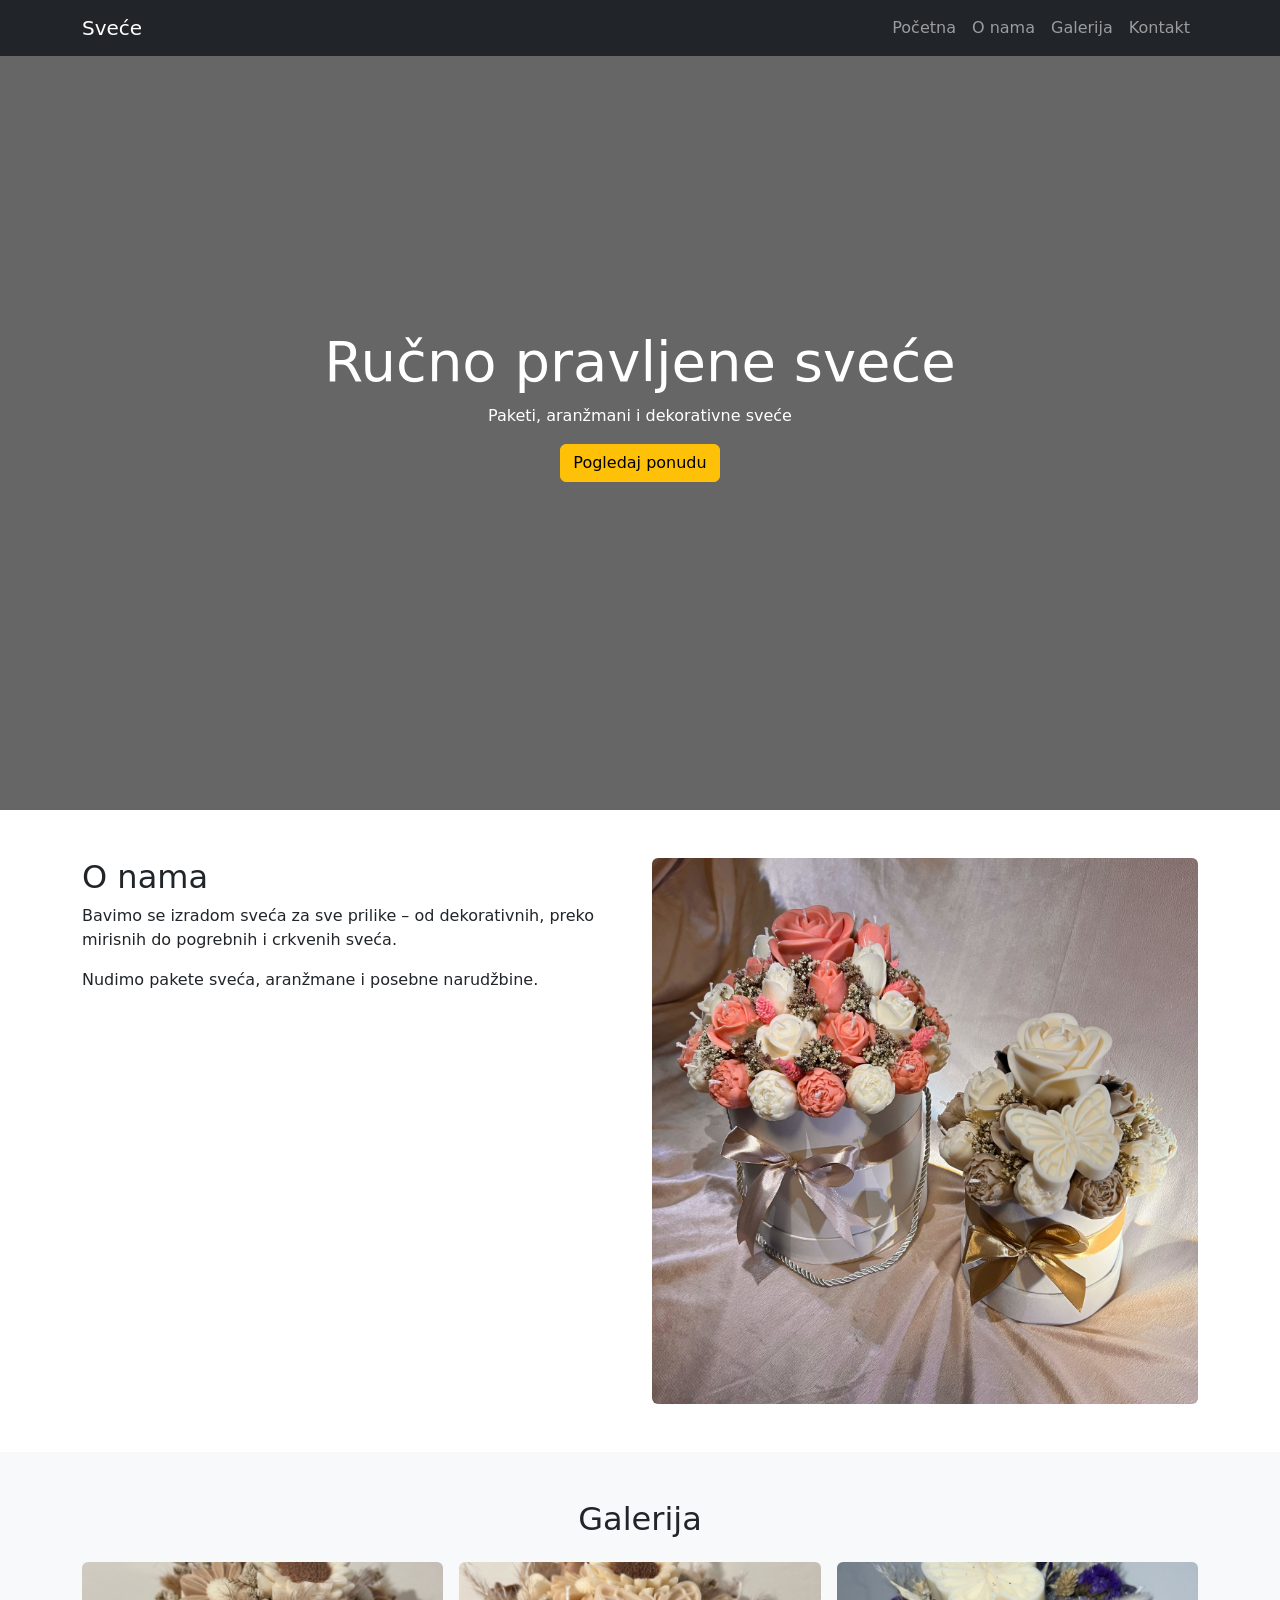
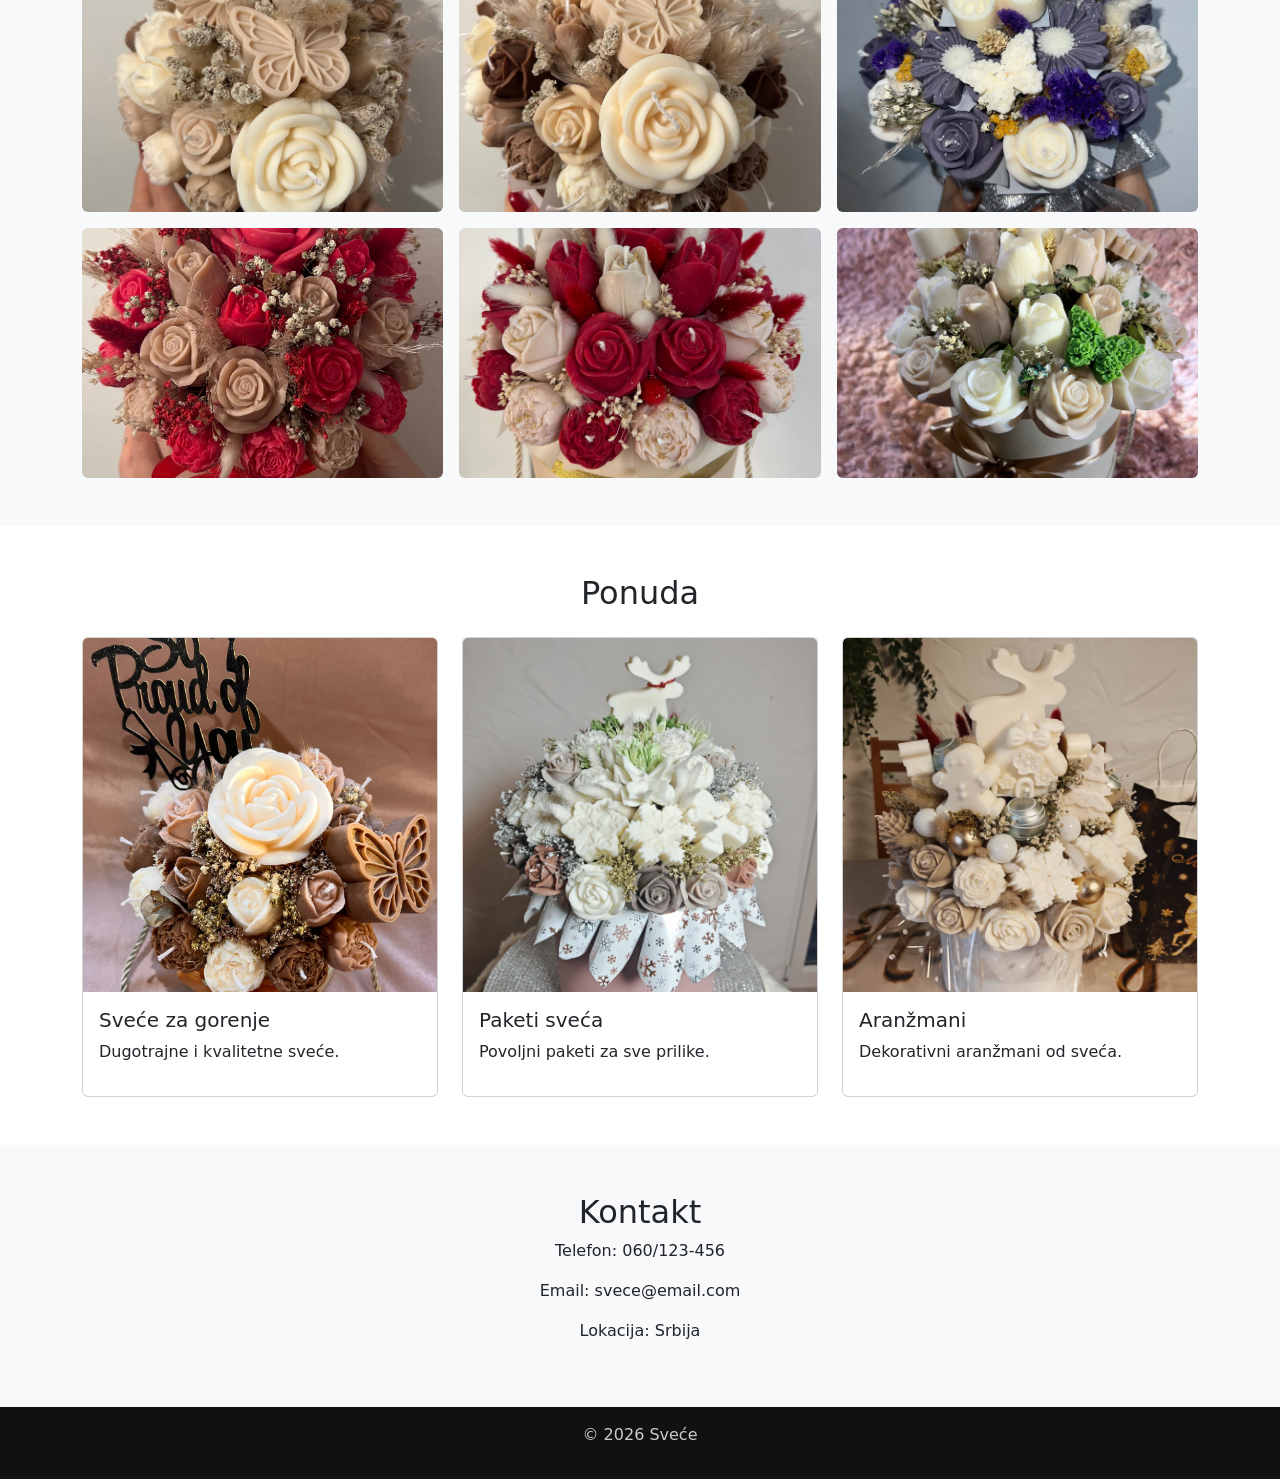
==== aranzmani.html @ d642ca1a "Update aranzmani.html" ====
<!DOCTYPE html>
<html lang="sr">
<head>
    <meta charset="UTF-8">
    <meta name="viewport" content="width=device-width, initial-scale=1">
    <title>Sveće - One Page</title>

    <!-- Bootstrap CDN -->
    <link href="https://cdn.jsdelivr.net/npm/bootstrap@5.3.3/dist/css/bootstrap.min.css" rel="stylesheet">

    <style>
        body { scroll-behavior: smooth; }
        .hero {
            background: linear-gradient(rgba(0,0,0,0.6), rgba(0,0,0,0.6)), url('img1.jpg');
            background-size: cover;
            background-position: center;
            height: 90vh;
            color: white;
            display: flex;
            align-items: center;
            justify-content: center;
            text-align: center;
        }
        .gallery img {
            height: 250px;
            object-fit: cover;
            width: 100%;
        }
        footer {
            background: #111;
            color: #ccc;
        }
    </style>
</head>
<body>

<!-- NAVBAR -->
<nav class="navbar navbar-expand-lg navbar-dark bg-dark fixed-top">
    <div class="container">
        <a class="navbar-brand" href="#">Sveće</a>
        <button class="navbar-toggler" data-bs-toggle="collapse" data-bs-target="#nav">
            <span class="navbar-toggler-icon"></span>
        </button>
        <div class="collapse navbar-collapse" id="nav">
            <ul class="navbar-nav ms-auto">
                <li class="nav-item"><a class="nav-link" href="#home">Početna</a></li>
                <li class="nav-item"><a class="nav-link" href="#about">O nama</a></li>
                <li class="nav-item"><a class="nav-link" href="#gallery">Galerija</a></li>
                <li class="nav-item"><a class="nav-link" href="#contact">Kontakt</a></li>
            </ul>
        </div>
    </div>
</nav>

<!-- HERO -->
<section id="home" class="hero">
    <div>
        <h1 class="display-4">Ručno pravljene sveće</h1>
        <p>Paketi, aranžmani i dekorativne sveće</p>
        <a href="#gallery" class="btn btn-warning">Pogledaj ponudu</a>
    </div>
</section>

<!-- ABOUT -->
<section id="about" class="py-5">
    <div class="container">
        <div class="row">
            <div class="col-md-6">
                <h2>O nama</h2>
                <p>Bavimo se izradom sveća za sve prilike – od dekorativnih, preko mirisnih do pogrebnih i crkvenih sveća.</p>
                <p>Nudimo pakete sveća, aranžmane i posebne narudžbine.</p>
            </div>
            <div class="col-md-6">
                <img src="7.jpg.jpeg" class="img-fluid rounded">
            </div>
        </div>
    </div>
</section>

<!-- GALLERY -->
<section id="gallery" class="py-5 bg-light">
    <div class="container">
        <h2 class="text-center mb-4">Galerija</h2>
        <div class="row gallery g-3">
            <div class="col-md-4"><img src="1.jpg.jpeg" class="rounded"></div>
            <div class="col-md-4"><img src="2.jpg.jpeg" class="rounded"></div>
            <div class="col-md-4"><img src="3.jpg.jpeg" class="rounded"></div>
            <div class="col-md-4"><img src="4.jpg.jpeg" class="rounded"></div>
            <div class="col-md-4"><img src="5.jpg.jpeg" class="rounded"></div>
            <div class="col-md-4"><img src="6.jpg.jpeg" class="rounded"></div>
        </div>
    </div>
</section>

<!-- PRODUCTS -->
<section class="py-5">
    <div class="container">
        <h2 class="text-center mb-4">Ponuda</h2>
        <div class="row g-4">
            <div class="col-md-4">
                <div class="card">
                    <img src="8.jpg.jpeg" class="card-img-top">
                    <div class="card-body">
                        <h5>Sveće za gorenje</h5>
                        <p>Dugotrajne i kvalitetne sveće.</p>
                    </div>
                </div>
            </div>
            <div class="col-md-4">
                <div class="card">
                    <img src="9.jpg.jpeg" class="card-img-top">
                    <div class="card-body">
                        <h5>Paketi sveća</h5>
                        <p>Povoljni paketi za sve prilike.</p>
                    </div>
                </div>
            </div>
            <div class="col-md-4">
                <div class="card">
                    <img src="10.jpg.jpeg" class="card-img-top">
                    <div class="card-body">
                        <h5>Aranžmani</h5>
                        <p>Dekorativni aranžmani od sveća.</p>
                    </div>
                </div>
            </div>
        </div>
    </div>
</section>

<!-- CONTACT -->
<section id="contact" class="py-5 bg-light">
    <div class="container text-center">
        <h2>Kontakt</h2>
        <p>Telefon: 060/123-456</p>
        <p>Email: svece@email.com</p>
        <p>Lokacija: Srbija</p>
    </div>
</section>

<!-- FOOTER -->
<footer class="text-center py-3">
    <p>© 2026 Sveće</p>
</footer>

<script src="https://cdn.jsdelivr.net/npm/bootstrap@5.3.3/dist/js/bootstrap.bundle.min.js"></script>
</body>
</html>
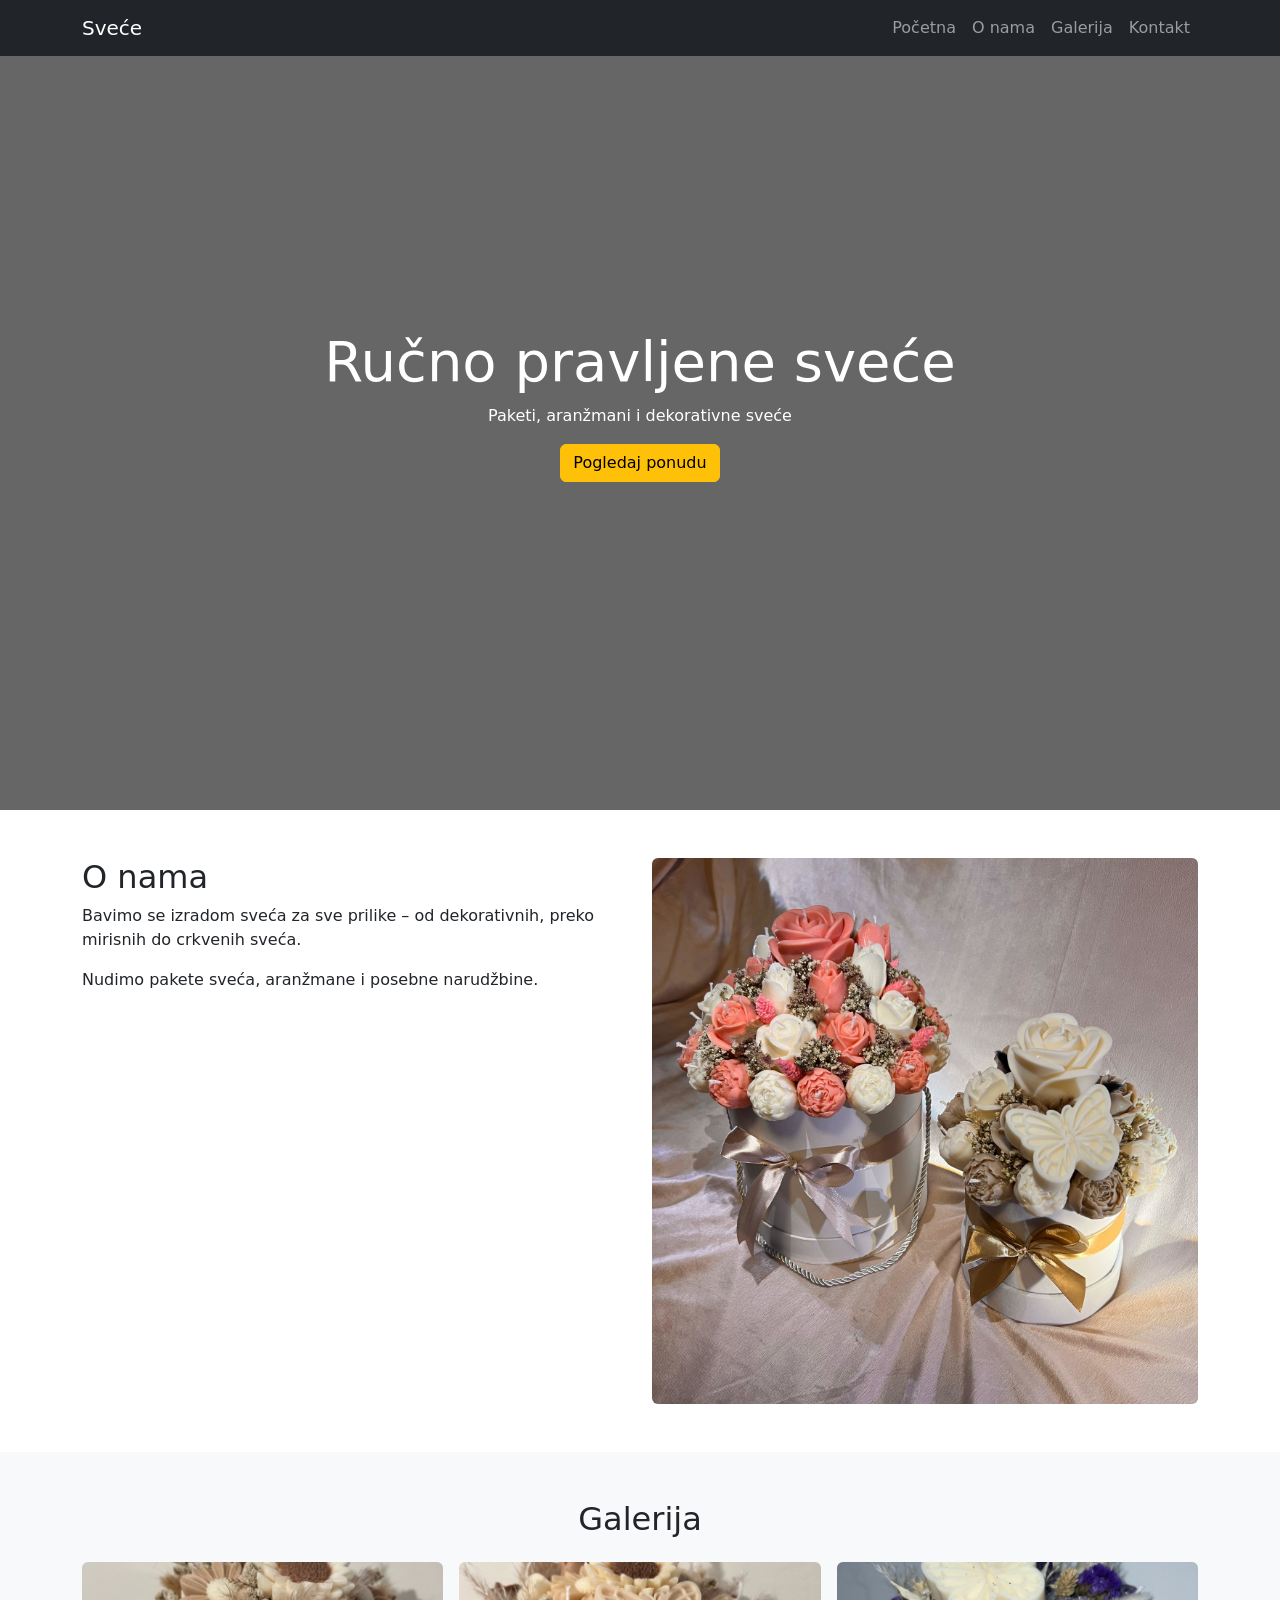
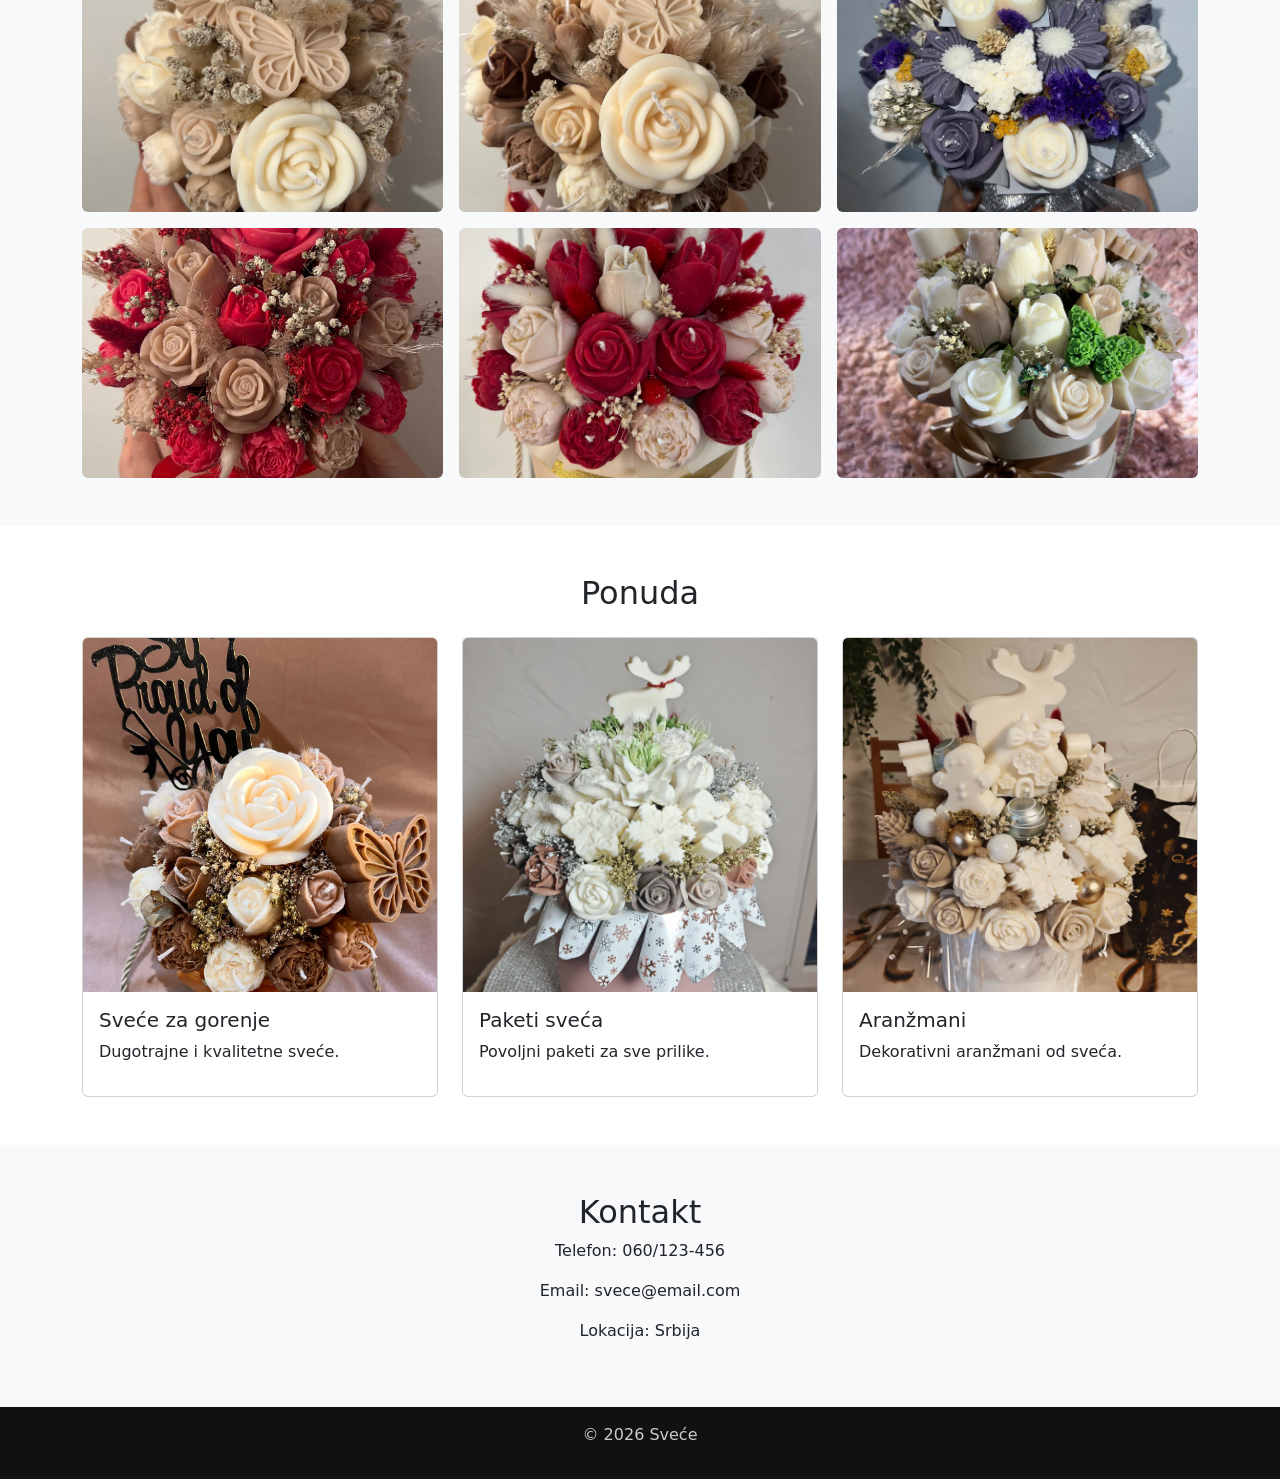
==== commit 1b7303bb: "Update aranzmani.html" ====
--- a/aranzmani.html
+++ b/aranzmani.html
@@ -67,7 +67,7 @@
         <div class="row">
             <div class="col-md-6">
                 <h2>O nama</h2>
-                <p>Bavimo se izradom sveća za sve prilike – od dekorativnih, preko mirisnih do pogrebnih i crkvenih sveća.</p>
+                <p>Bavimo se izradom sveća za sve prilike – od dekorativnih, preko mirisnih do crkvenih sveća.</p>
                 <p>Nudimo pakete sveća, aranžmane i posebne narudžbine.</p>
             </div>
             <div class="col-md-6">
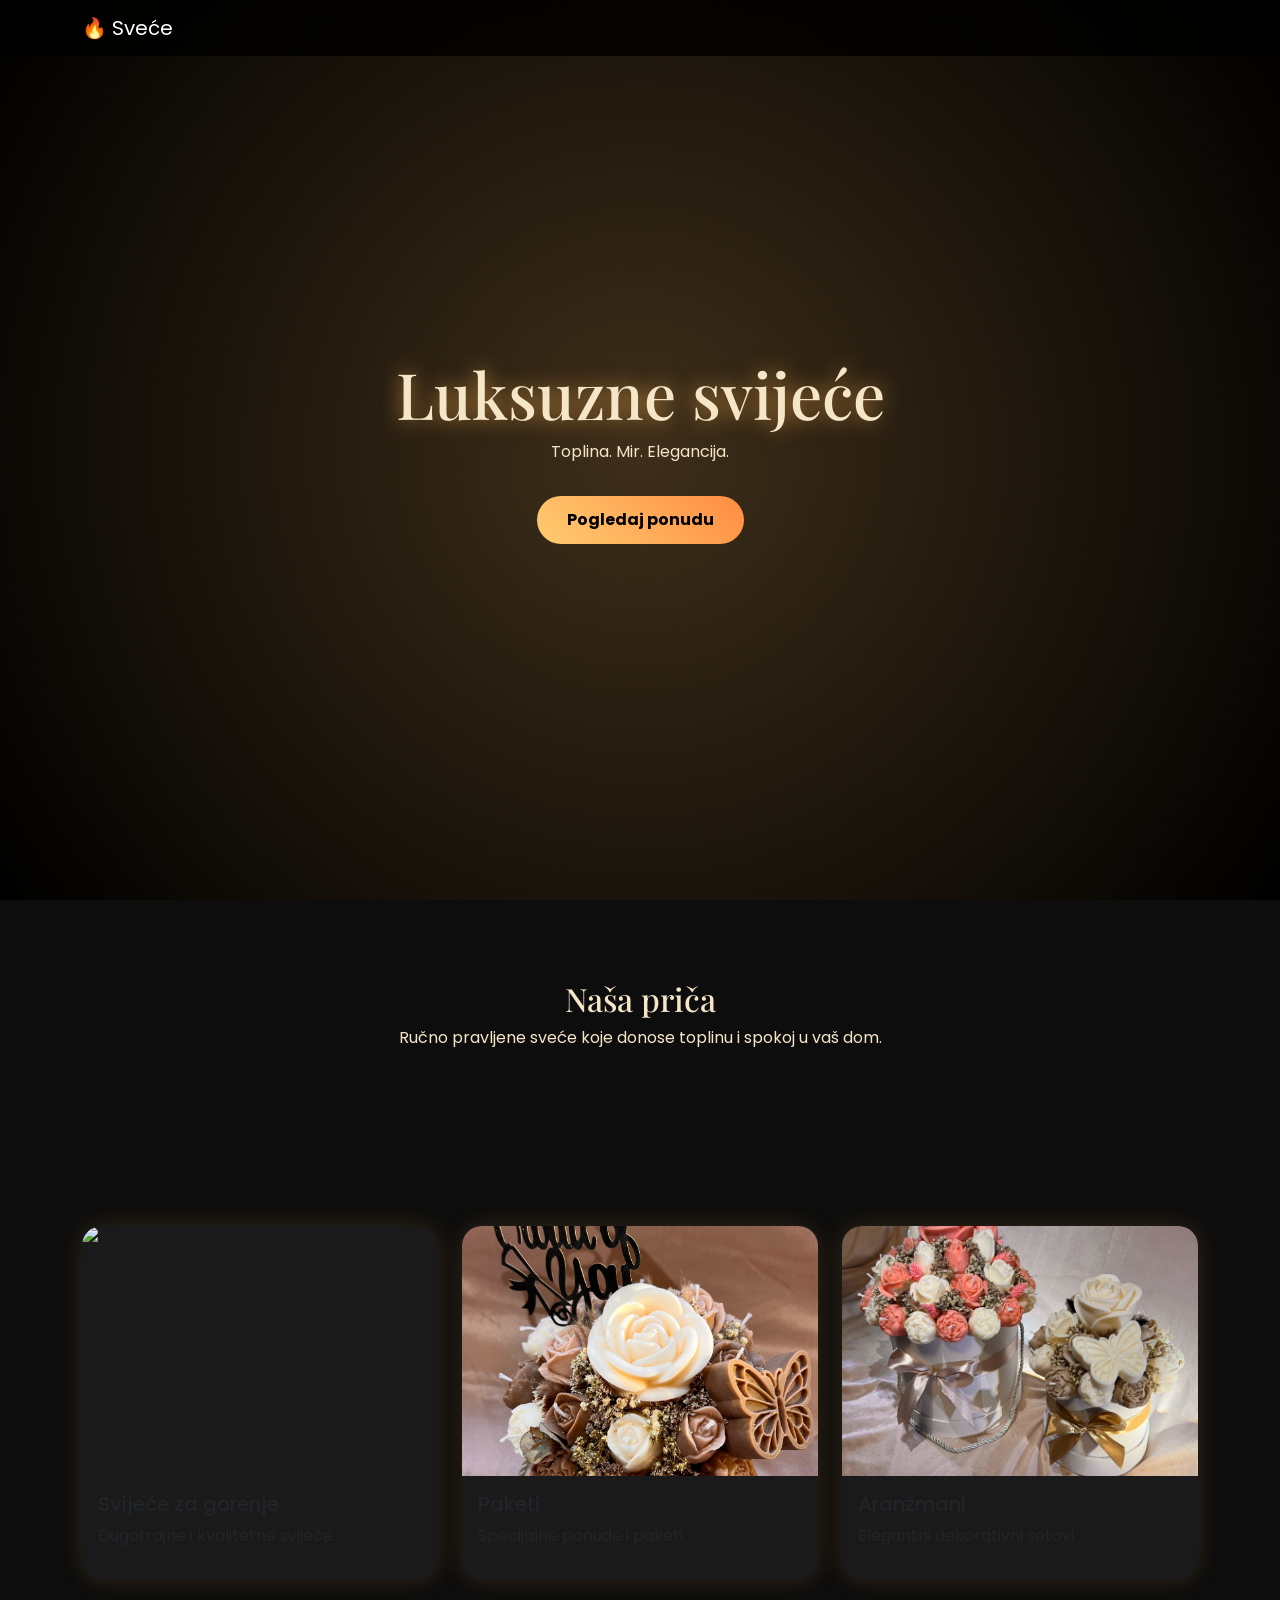
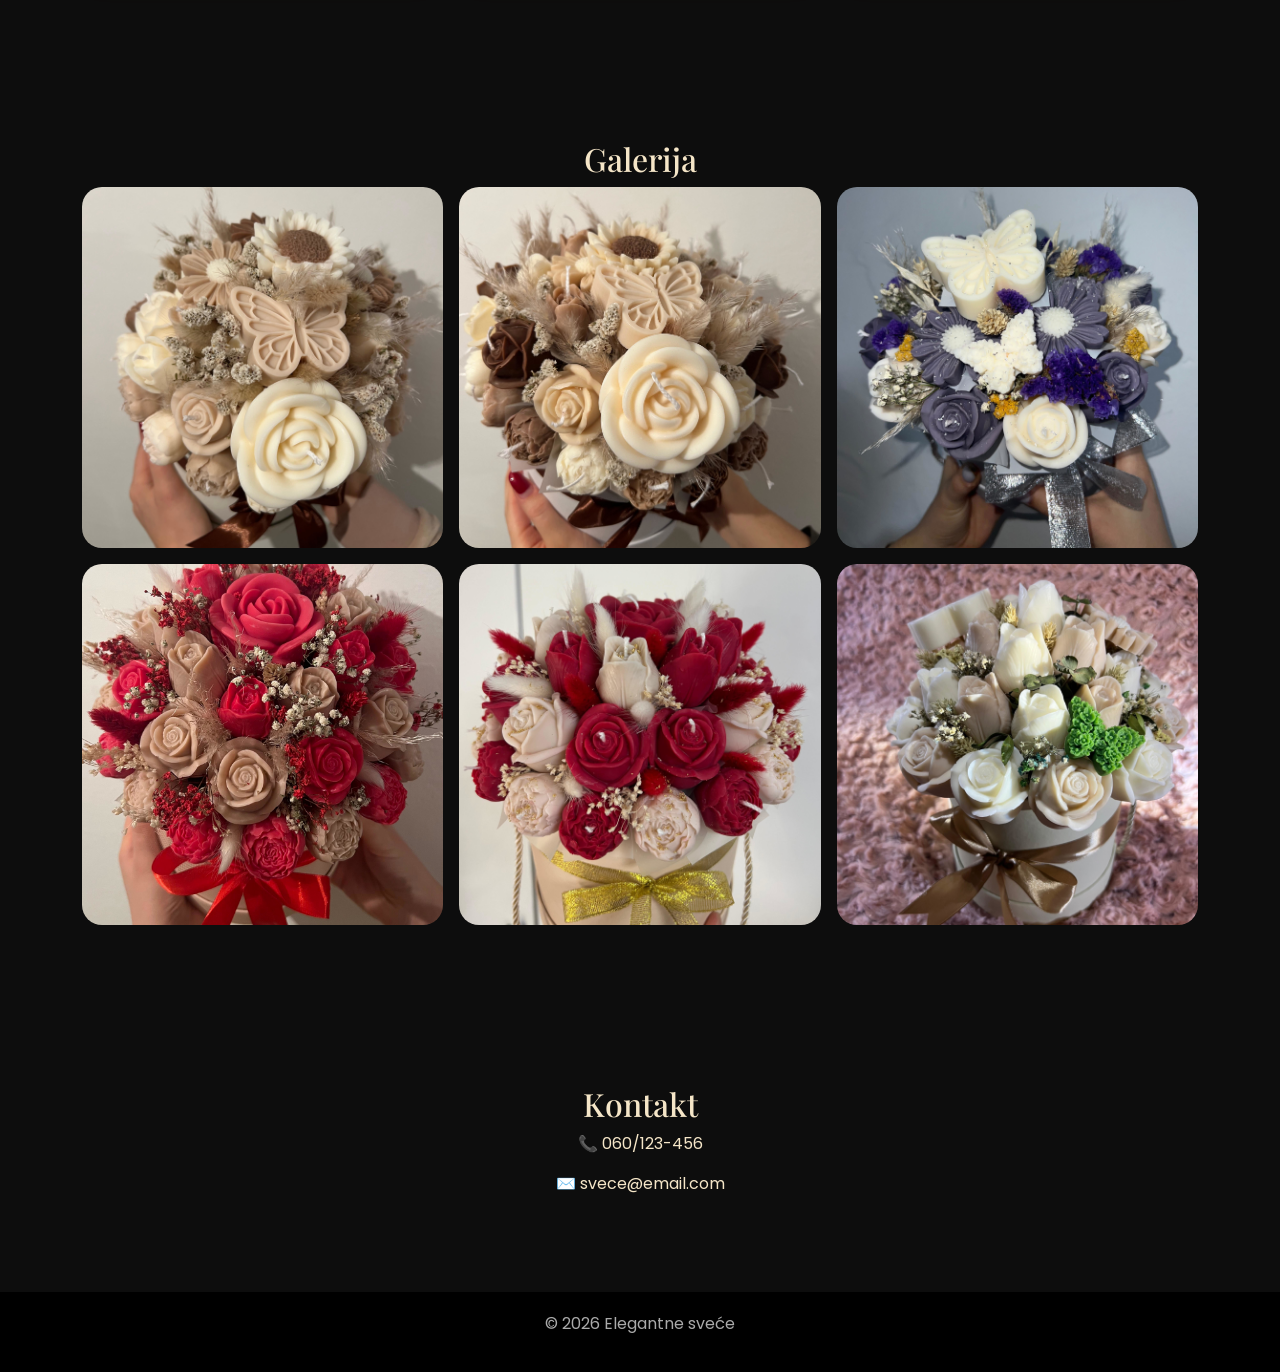
==== commit 16007cfa: "Update aranzmani.html" ====
--- a/aranzmani.html
+++ b/aranzmani.html
@@ -1,146 +1,185 @@
 <!DOCTYPE html>
 <html lang="sr">
 <head>
-    <meta charset="UTF-8">
-    <meta name="viewport" content="width=device-width, initial-scale=1">
-    <title>Sveće - One Page</title>
+<meta charset="UTF-8">
+<meta name="viewport" content="width=device-width, initial-scale=1.0">
+<title>Elegantne Svijeće</title>
 
-    <!-- Bootstrap CDN -->
-    <link href="https://cdn.jsdelivr.net/npm/bootstrap@5.3.3/dist/css/bootstrap.min.css" rel="stylesheet">
+<link href="https://cdn.jsdelivr.net/npm/bootstrap@5.3.3/dist/css/bootstrap.min.css" rel="stylesheet">
+<link href="https://fonts.googleapis.com/css2?family=Playfair+Display:wght@500;700&family=Poppins:wght@300;400&display=swap" rel="stylesheet">
 
-    <style>
-        body { scroll-behavior: smooth; }
-        .hero {
-            background: linear-gradient(rgba(0,0,0,0.6), rgba(0,0,0,0.6)), url('img1.jpg');
-            background-size: cover;
-            background-position: center;
-            height: 90vh;
-            color: white;
-            display: flex;
-            align-items: center;
-            justify-content: center;
-            text-align: center;
-        }
-        .gallery img {
-            height: 250px;
-            object-fit: cover;
-            width: 100%;
-        }
-        footer {
-            background: #111;
-            color: #ccc;
-        }
-    </style>
+<style>
+body {
+    font-family: 'Poppins', sans-serif;
+    background: #0d0d0d;
+    color: #f5e6c8;
+}
+
+h1,h2,h3 {
+    font-family: 'Playfair Display', serif;
+}
+
+.navbar {
+    background: rgba(0,0,0,0.8);
+    backdrop-filter: blur(10px);
+}
+
+.hero {
+    height: 100vh;
+    background: radial-gradient(circle at center, rgba(255,180,80,0.2), #000), url('img1.jpg');
+    background-size: cover;
+    background-position: center;
+    display: flex;
+    align-items: center;
+    justify-content: center;
+    text-align: center;
+}
+
+.hero h1 {
+    font-size: 4rem;
+    text-shadow: 0 0 20px rgba(255,180,80,0.7);
+}
+
+.btn-gold {
+    background: linear-gradient(45deg, #ffcc70, #ff8c42);
+    border: none;
+    color: black;
+    padding: 12px 30px;
+    border-radius: 30px;
+    font-weight: bold;
+    transition: 0.3s;
+}
+
+.btn-gold:hover {
+    transform: scale(1.05);
+}
+
+.section {
+    padding: 80px 0;
+}
+
+.card {
+    background: #1a1a1a;
+    border: none;
+    border-radius: 20px;
+    overflow: hidden;
+    box-shadow: 0 0 25px rgba(255,180,80,0.15);
+    transition: 0.4s;
+}
+
+.card:hover {
+    transform: translateY(-10px) scale(1.02);
+    box-shadow: 0 0 40px rgba(255,180,80,0.4);
+}
+
+.card img {
+    height: 250px;
+    object-fit: cover;
+}
+
+.gallery img {
+    border-radius: 20px;
+    transition: 0.4s;
+}
+
+.gallery img:hover {
+    transform: scale(1.05);
+    box-shadow: 0 0 30px rgba(255,180,80,0.5);
+}
+
+footer {
+    background: black;
+    color: #aaa;
+    padding: 20px;
+}
+</style>
 </head>
+
 <body>
 
-<!-- NAVBAR -->
-<nav class="navbar navbar-expand-lg navbar-dark bg-dark fixed-top">
-    <div class="container">
-        <a class="navbar-brand" href="#">Sveće</a>
-        <button class="navbar-toggler" data-bs-toggle="collapse" data-bs-target="#nav">
-            <span class="navbar-toggler-icon"></span>
-        </button>
-        <div class="collapse navbar-collapse" id="nav">
-            <ul class="navbar-nav ms-auto">
-                <li class="nav-item"><a class="nav-link" href="#home">Početna</a></li>
-                <li class="nav-item"><a class="nav-link" href="#about">O nama</a></li>
-                <li class="nav-item"><a class="nav-link" href="#gallery">Galerija</a></li>
-                <li class="nav-item"><a class="nav-link" href="#contact">Kontakt</a></li>
-            </ul>
-        </div>
-    </div>
+<nav class="navbar navbar-expand-lg navbar-dark fixed-top">
+<div class="container">
+<a class="navbar-brand" href="#">🔥 Sveće</a>
+</div>
 </nav>
 
-<!-- HERO -->
-<section id="home" class="hero">
-    <div>
-        <h1 class="display-4">Ručno pravljene sveće</h1>
-        <p>Paketi, aranžmani i dekorativne sveće</p>
-        <a href="#gallery" class="btn btn-warning">Pogledaj ponudu</a>
-    </div>
+<section class="hero">
+<div>
+<h1>Luksuzne svijeće</h1>
+<p>Toplina. Mir. Elegancija.</p>
+<a href="#ponuda" class="btn btn-gold mt-3">Pogledaj ponudu</a>
+</div>
 </section>
 
-<!-- ABOUT -->
-<section id="about" class="py-5">
-    <div class="container">
-        <div class="row">
-            <div class="col-md-6">
-                <h2>O nama</h2>
-                <p>Bavimo se izradom sveća za sve prilike – od dekorativnih, preko mirisnih do crkvenih sveća.</p>
-                <p>Nudimo pakete sveća, aranžmane i posebne narudžbine.</p>
-            </div>
-            <div class="col-md-6">
-                <img src="7.jpg.jpeg" class="img-fluid rounded">
-            </div>
-        </div>
-    </div>
+<section class="section text-center">
+<div class="container">
+<h2>Naša priča</h2>
+<p>Ručno pravljene sveće koje donose toplinu i spokoj u vaš dom.</p>
+</div>
 </section>
 
-<!-- GALLERY -->
-<section id="gallery" class="py-5 bg-light">
-    <div class="container">
-        <h2 class="text-center mb-4">Galerija</h2>
-        <div class="row gallery g-3">
-            <div class="col-md-4"><img src="1.jpg.jpeg" class="rounded"></div>
-            <div class="col-md-4"><img src="2.jpg.jpeg" class="rounded"></div>
-            <div class="col-md-4"><img src="3.jpg.jpeg" class="rounded"></div>
-            <div class="col-md-4"><img src="4.jpg.jpeg" class="rounded"></div>
-            <div class="col-md-4"><img src="5.jpg.jpeg" class="rounded"></div>
-            <div class="col-md-4"><img src="6.jpg.jpeg" class="rounded"></div>
-        </div>
-    </div>
+<section id="ponuda" class="section">
+<div class="container">
+<div class="row g-4">
+
+<div class="col-md-4">
+<div class="card">
+<img src="img2.jpg">
+<div class="card-body">
+<h5>Svijeće za gorenje</h5>
+<p>Dugotrajne i kvalitetne svijeće.</p>
+</div>
+</div>
+</div>
+
+<div class="col-md-4">
+<div class="card">
+<img src="8.jpg.jpeg">
+<div class="card-body">
+<h5>Paketi</h5>
+<p>Specijalne ponude i paketi.</p>
+</div>
+</div>
+</div>
+
+<div class="col-md-4">
+<div class="card">
+<img src="7.jpg.jpeg">
+<div class="card-body">
+<h5>Aranžmani</h5>
+<p>Elegantni dekorativni setovi.</p>
+</div>
+</div>
+</div>
+
+</div>
+</div>
 </section>
 
-<!-- PRODUCTS -->
-<section class="py-5">
-    <div class="container">
-        <h2 class="text-center mb-4">Ponuda</h2>
-        <div class="row g-4">
-            <div class="col-md-4">
-                <div class="card">
-                    <img src="8.jpg.jpeg" class="card-img-top">
-                    <div class="card-body">
-                        <h5>Sveće za gorenje</h5>
-                        <p>Dugotrajne i kvalitetne sveće.</p>
-                    </div>
-                </div>
-            </div>
-            <div class="col-md-4">
-                <div class="card">
-                    <img src="9.jpg.jpeg" class="card-img-top">
-                    <div class="card-body">
-                        <h5>Paketi sveća</h5>
-                        <p>Povoljni paketi za sve prilike.</p>
-                    </div>
-                </div>
-            </div>
-            <div class="col-md-4">
-                <div class="card">
-                    <img src="10.jpg.jpeg" class="card-img-top">
-                    <div class="card-body">
-                        <h5>Aranžmani</h5>
-                        <p>Dekorativni aranžmani od sveća.</p>
-                    </div>
-                </div>
-            </div>
-        </div>
-    </div>
+<section class="section">
+<div class="container text-center">
+<h2>Galerija</h2>
+<div class="row g-3 gallery">
+<div class="col-md-4"><img src="1.jpg.jpeg" class="w-100"></div>
+<div class="col-md-4"><img src="2.jpg.jpeg" class="w-100"></div>
+<div class="col-md-4"><img src="3.jpg.jpeg" class="w-100"></div>
+<div class="col-md-4"><img src="4.jpg.jpeg" class="w-100"></div>
+<div class="col-md-4"><img src="5.jpg.jpeg" class="w-100"></div>
+<div class="col-md-4"><img src="6.jpg.jpeg" class="w-100"></div>
+</div>
+</div>
 </section>
 
-<!-- CONTACT -->
-<section id="contact" class="py-5 bg-light">
-    <div class="container text-center">
-        <h2>Kontakt</h2>
-        <p>Telefon: 060/123-456</p>
-        <p>Email: svece@email.com</p>
-        <p>Lokacija: Srbija</p>
-    </div>
+<section class="section text-center">
+<div class="container">
+<h2>Kontakt</h2>
+<p>📞 060/123-456</p>
+<p>✉️ svece@email.com</p>
+</div>
 </section>
 
-<!-- FOOTER -->
-<footer class="text-center py-3">
-    <p>© 2026 Sveće</p>
+<footer class="text-center">
+<p>© 2026 Elegantne sveće</p>
 </footer>
 
 <script src="https://cdn.jsdelivr.net/npm/bootstrap@5.3.3/dist/js/bootstrap.bundle.min.js"></script>
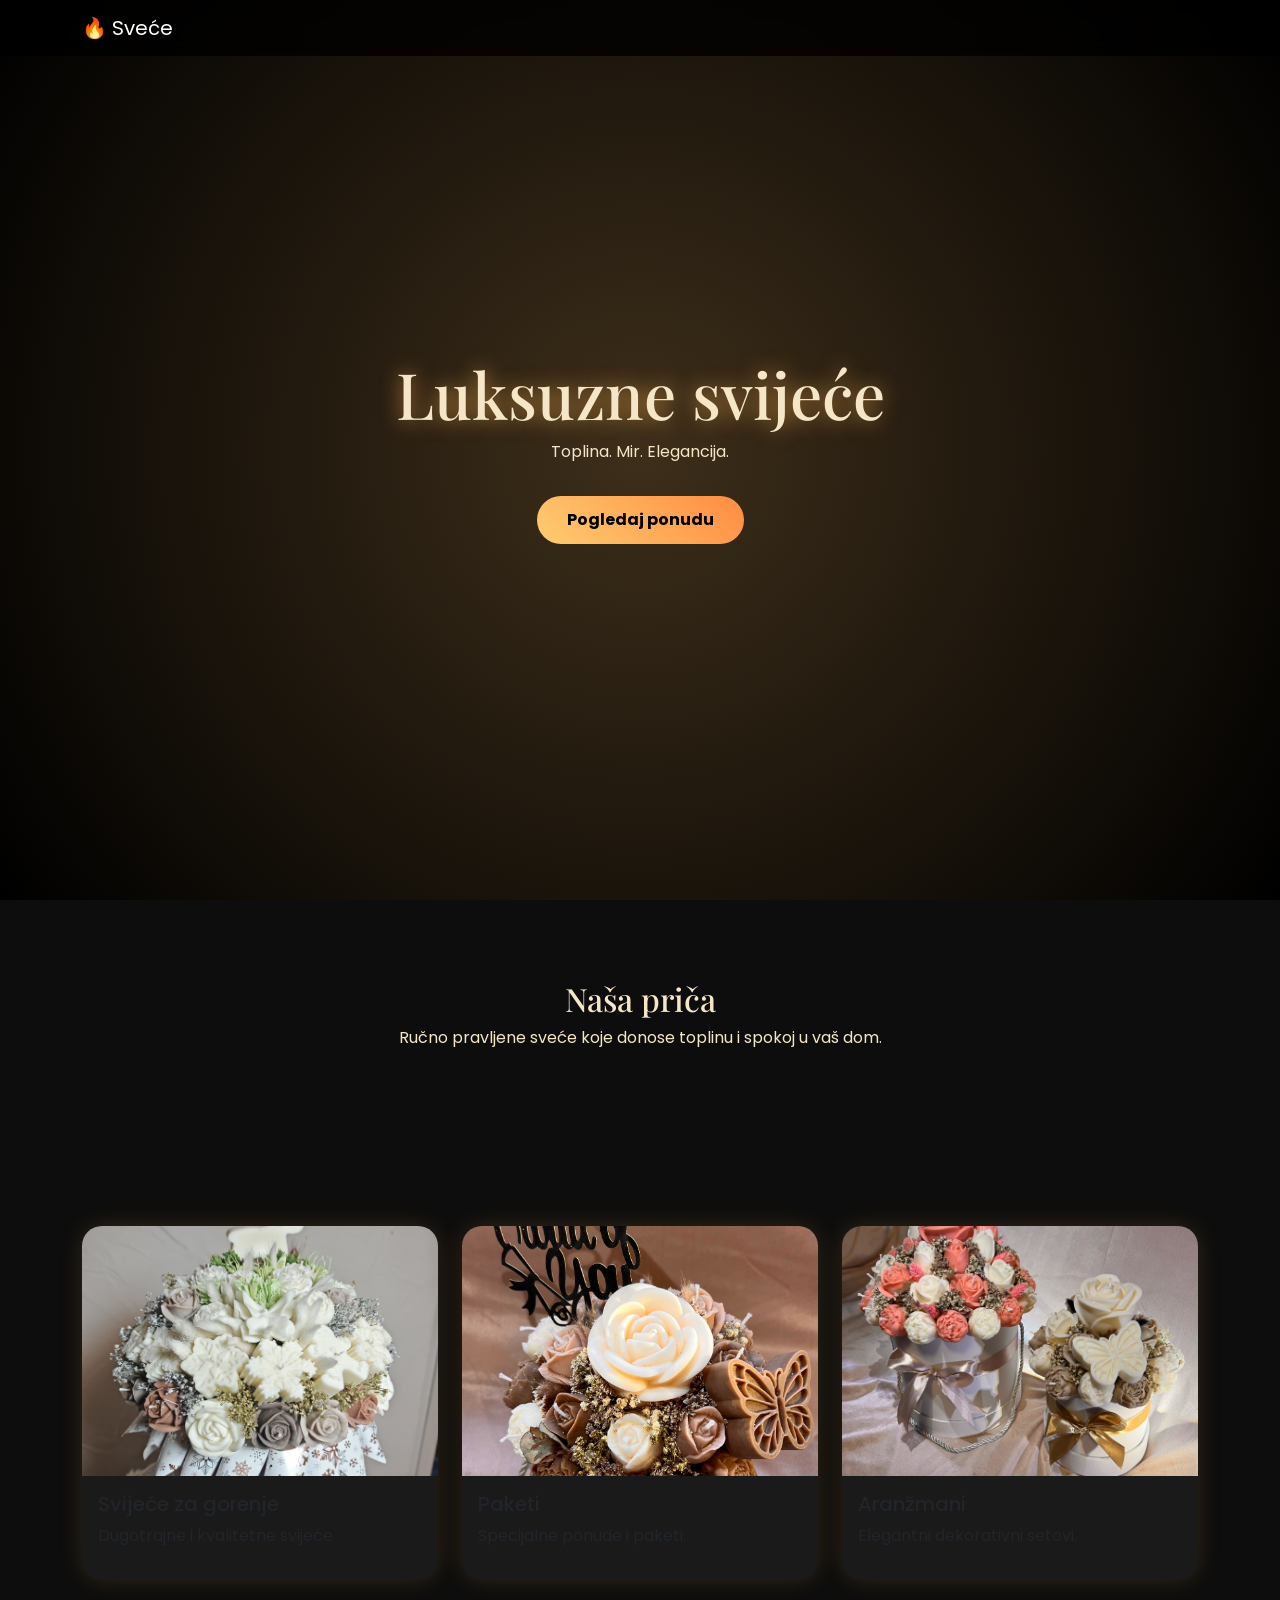
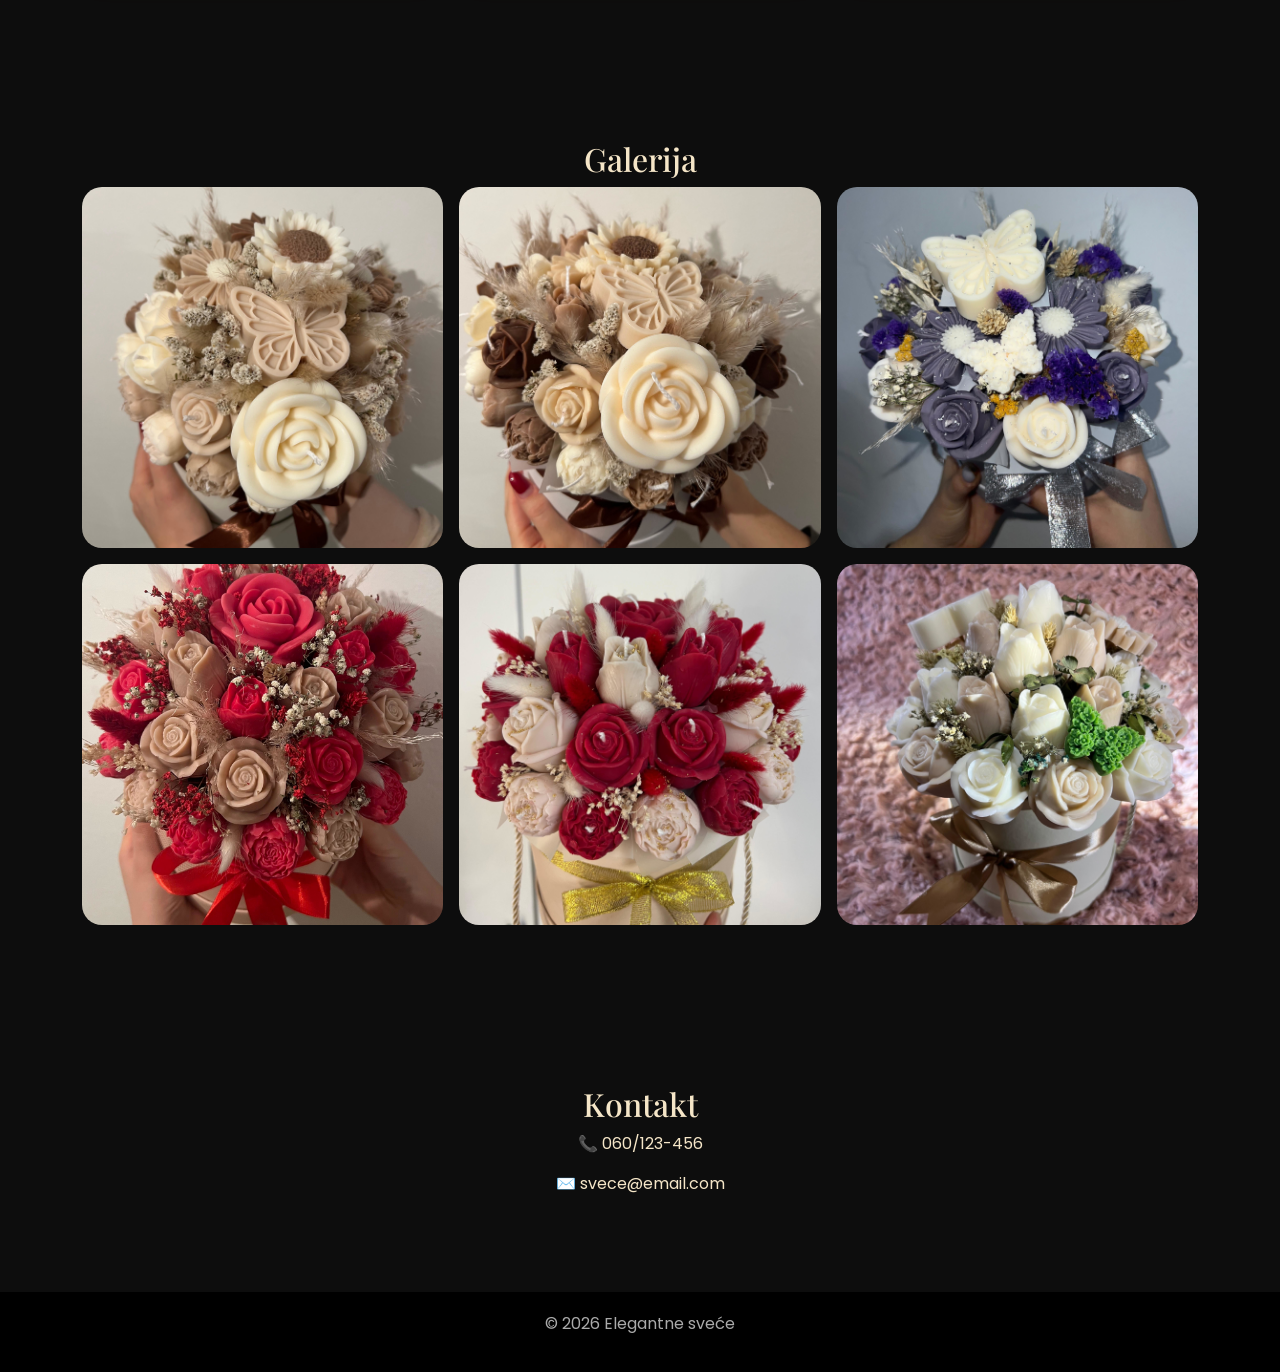
==== commit bcefec0f: "Update aranzmani.html" ====
--- a/aranzmani.html
+++ b/aranzmani.html
@@ -124,7 +124,7 @@
 
 <div class="col-md-4">
 <div class="card">
-<img src="img2.jpg">
+<img src="9.jpg.jpeg">
 <div class="card-body">
 <h5>Svijeće za gorenje</h5>
 <p>Dugotrajne i kvalitetne svijeće.</p>
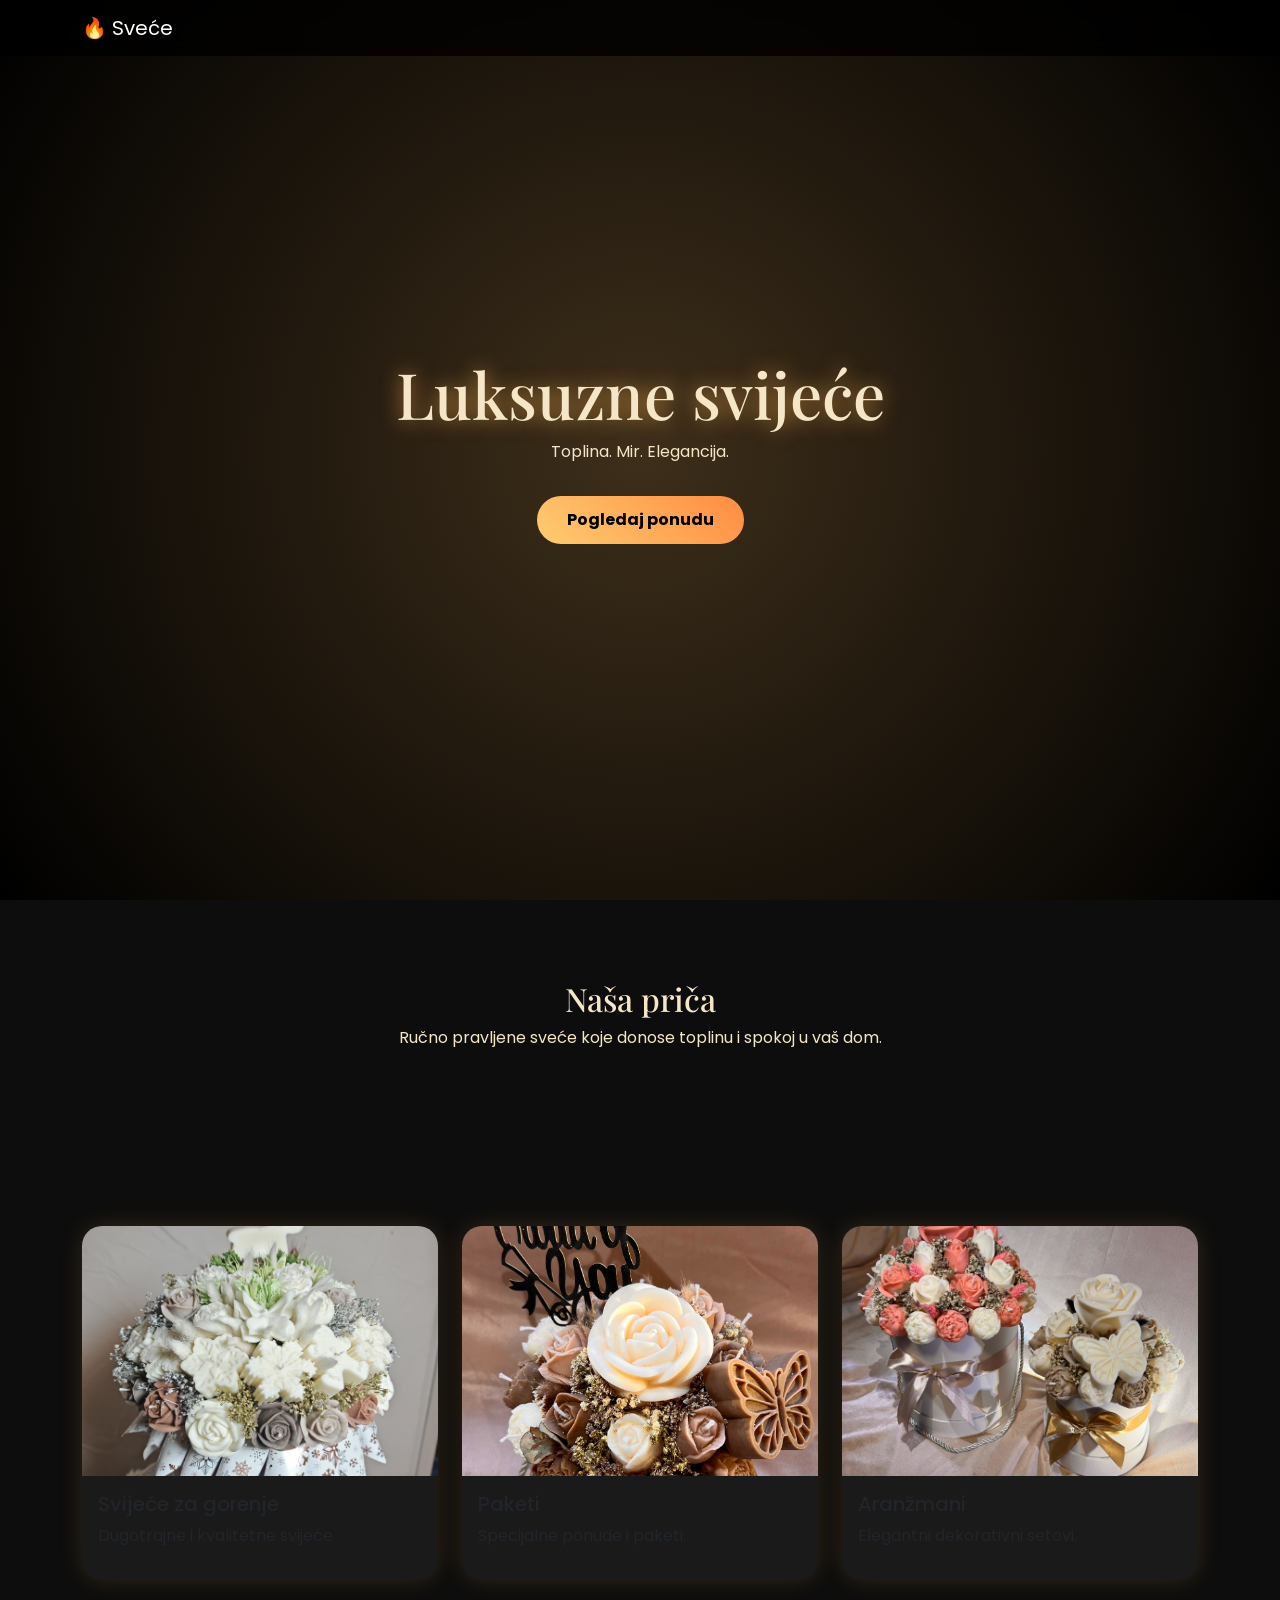
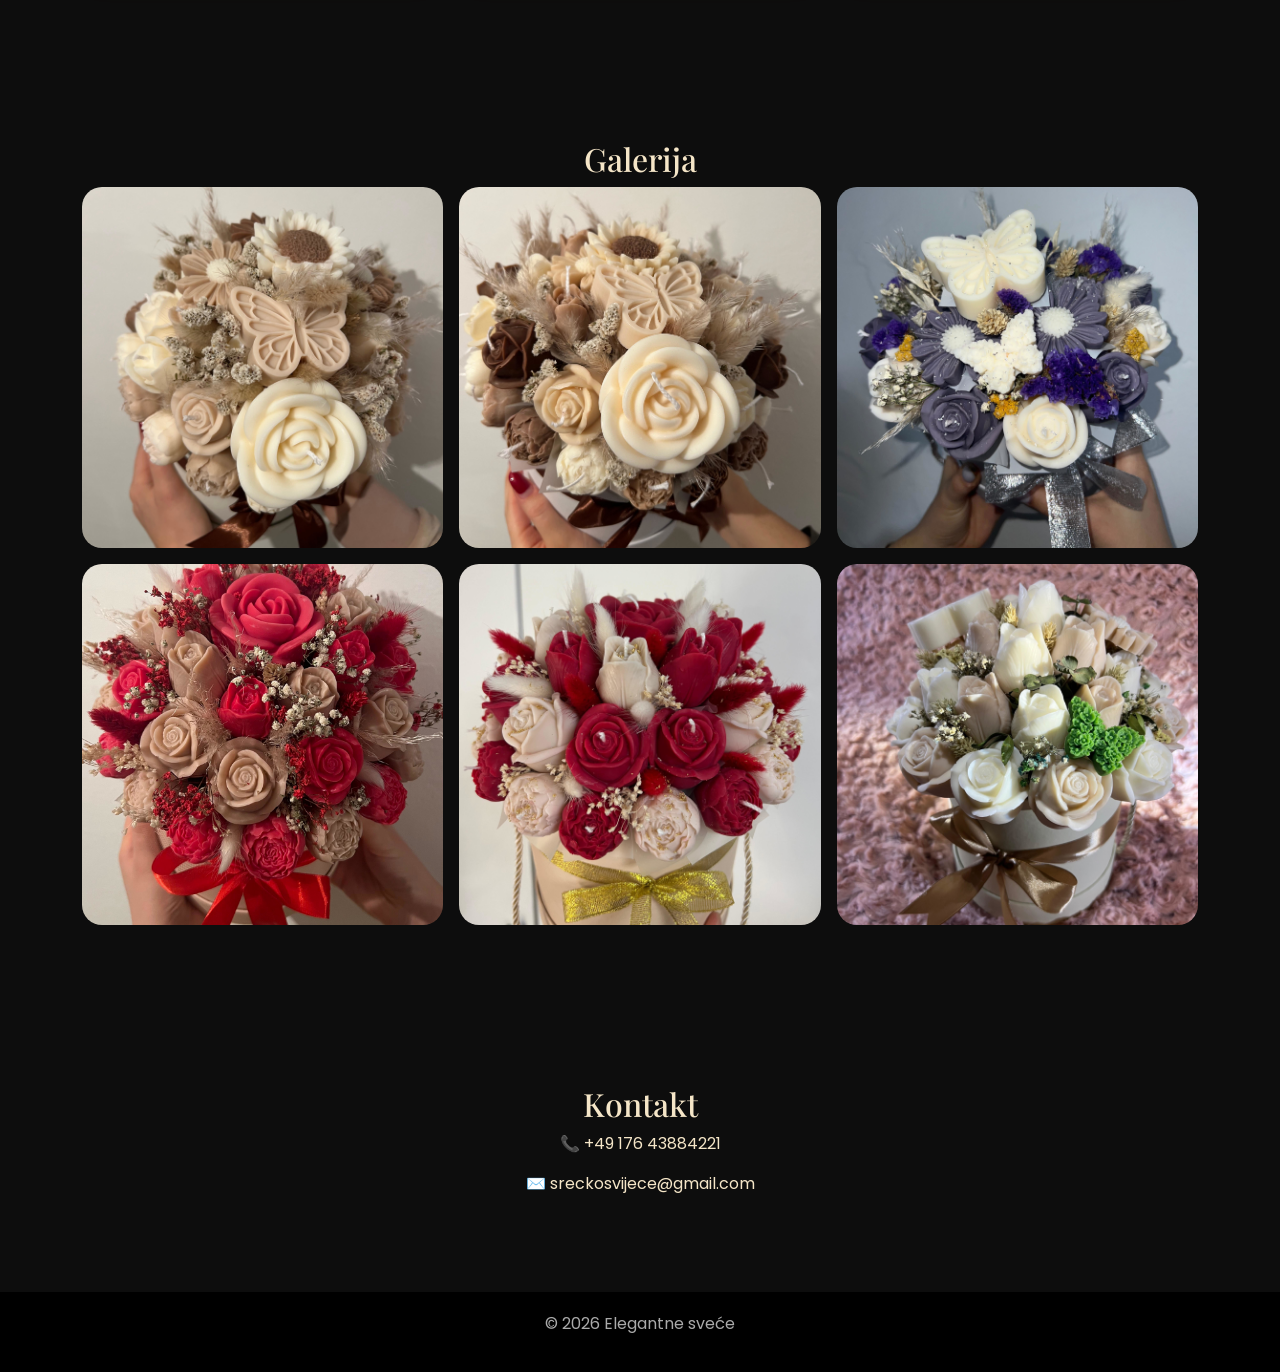
==== commit e4335850: "Update aranzmani.html" ====
--- a/aranzmani.html
+++ b/aranzmani.html
@@ -173,8 +173,8 @@
 <section class="section text-center">
 <div class="container">
 <h2>Kontakt</h2>
-<p>📞 060/123-456</p>
-<p>✉️ svece@email.com</p>
+<p>📞 +49 176 43884221</p>
+<p>✉️ sreckosvijece@gmail.com</p>
 </div>
 </section>
 
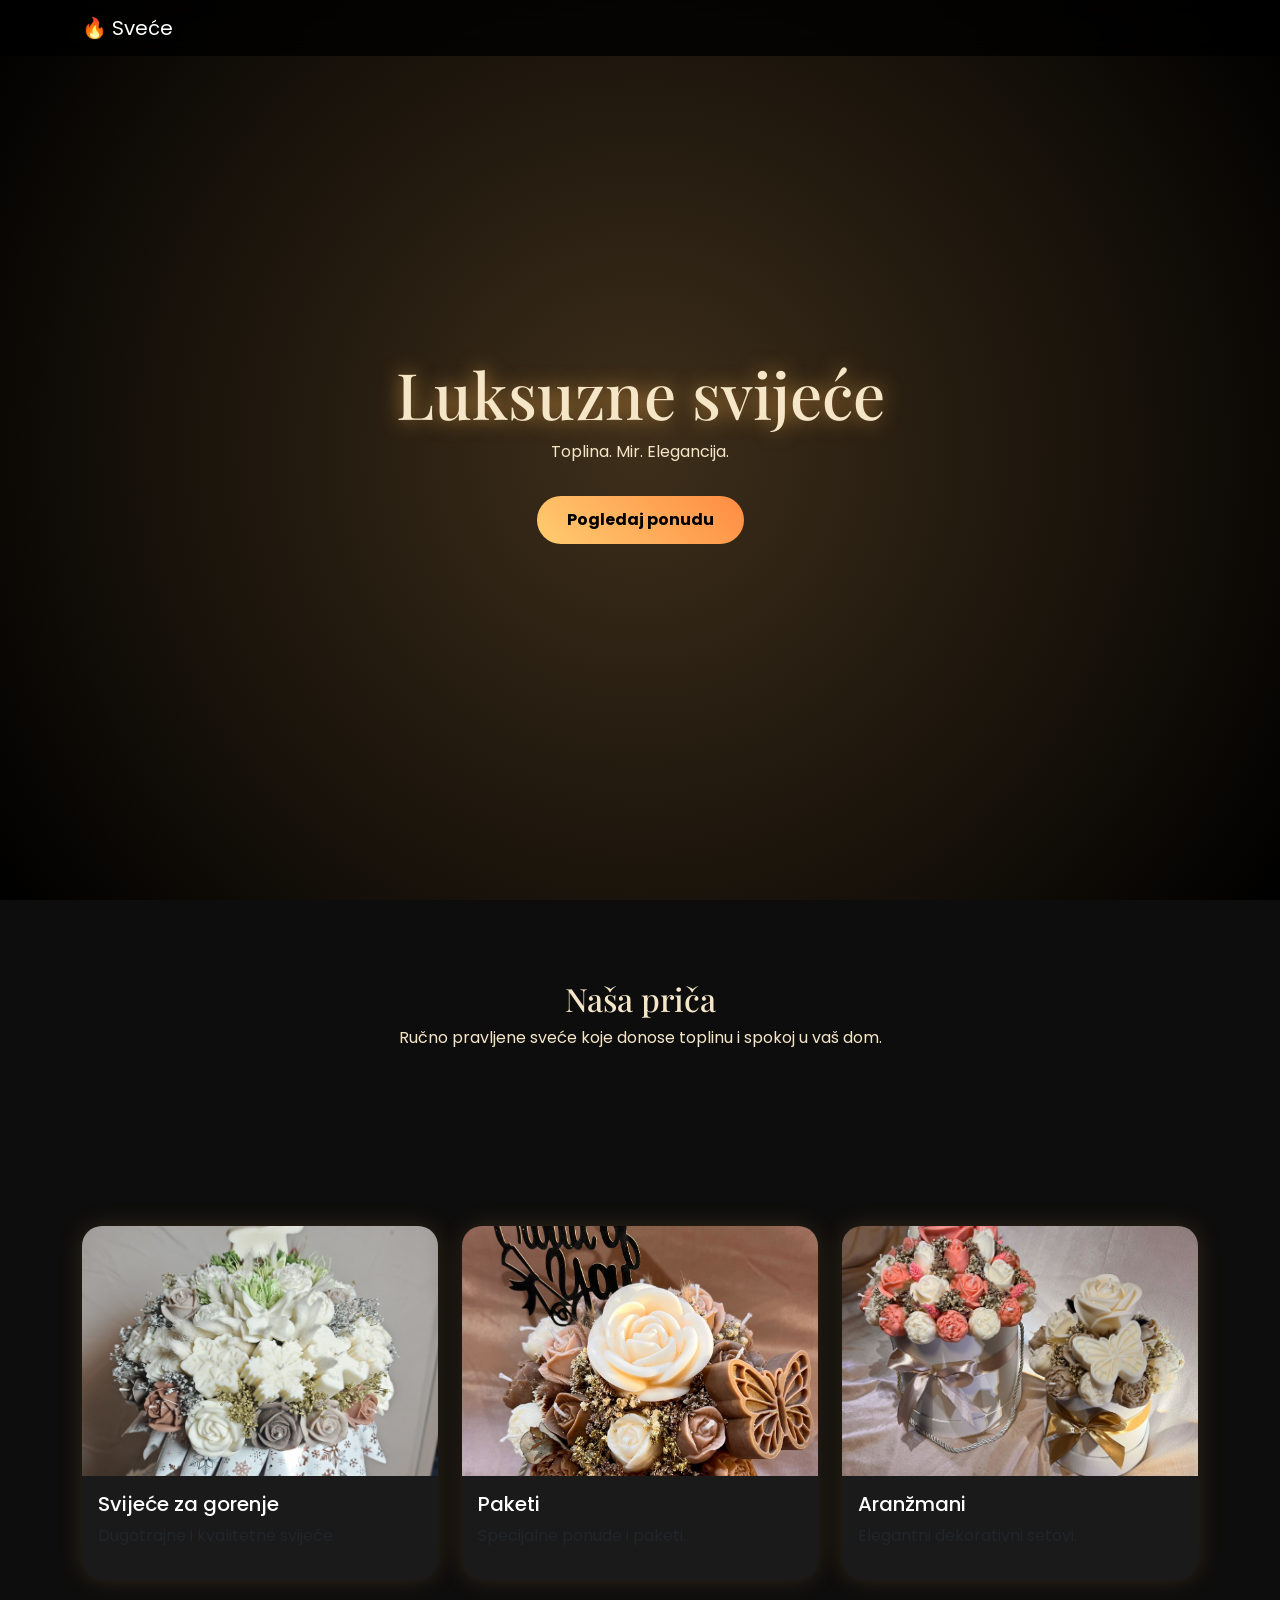
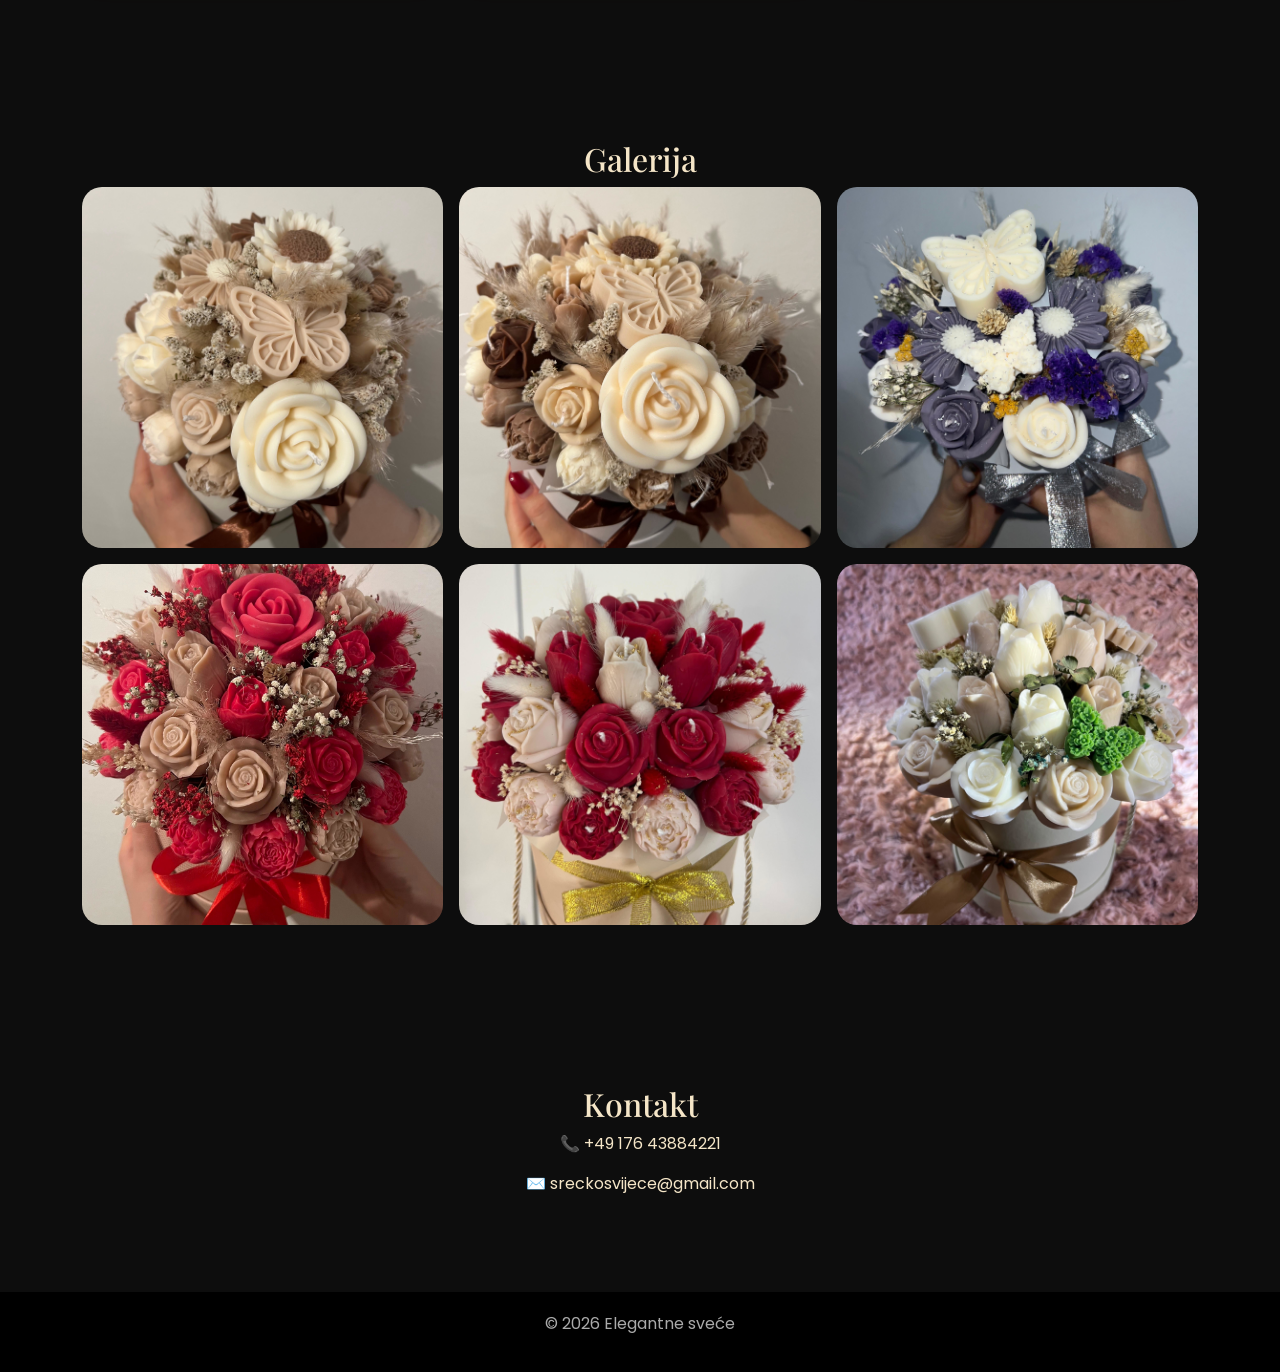
==== commit dbf22fca: "Update aranzmani.html" ====
--- a/aranzmani.html
+++ b/aranzmani.html
@@ -4,7 +4,7 @@
 <meta charset="UTF-8">
 <meta name="viewport" content="width=device-width, initial-scale=1.0">
 <title>Elegantne Svijeće</title>
-
+<link href="tlogo.png" rel="shortcut icon" type="image/x-icon" />
 <link href="https://cdn.jsdelivr.net/npm/bootstrap@5.3.3/dist/css/bootstrap.min.css" rel="stylesheet">
 <link href="https://fonts.googleapis.com/css2?family=Playfair+Display:wght@500;700&family=Poppins:wght@300;400&display=swap" rel="stylesheet">
 
@@ -126,7 +126,7 @@
 <div class="card">
 <img src="9.jpg.jpeg">
 <div class="card-body">
-<h5>Svijeće za gorenje</h5>
+<h5 style="color: white;">Svijeće za gorenje</h5>
 <p>Dugotrajne i kvalitetne svijeće.</p>
 </div>
 </div>
@@ -136,7 +136,7 @@
 <div class="card">
 <img src="8.jpg.jpeg">
 <div class="card-body">
-<h5>Paketi</h5>
+<h5 style="color: white;">Paketi</h5>
 <p>Specijalne ponude i paketi.</p>
 </div>
 </div>
@@ -146,7 +146,7 @@
 <div class="card">
 <img src="7.jpg.jpeg">
 <div class="card-body">
-<h5>Aranžmani</h5>
+<h5 style="color: white;">Aranžmani</h5>
 <p>Elegantni dekorativni setovi.</p>
 </div>
 </div>
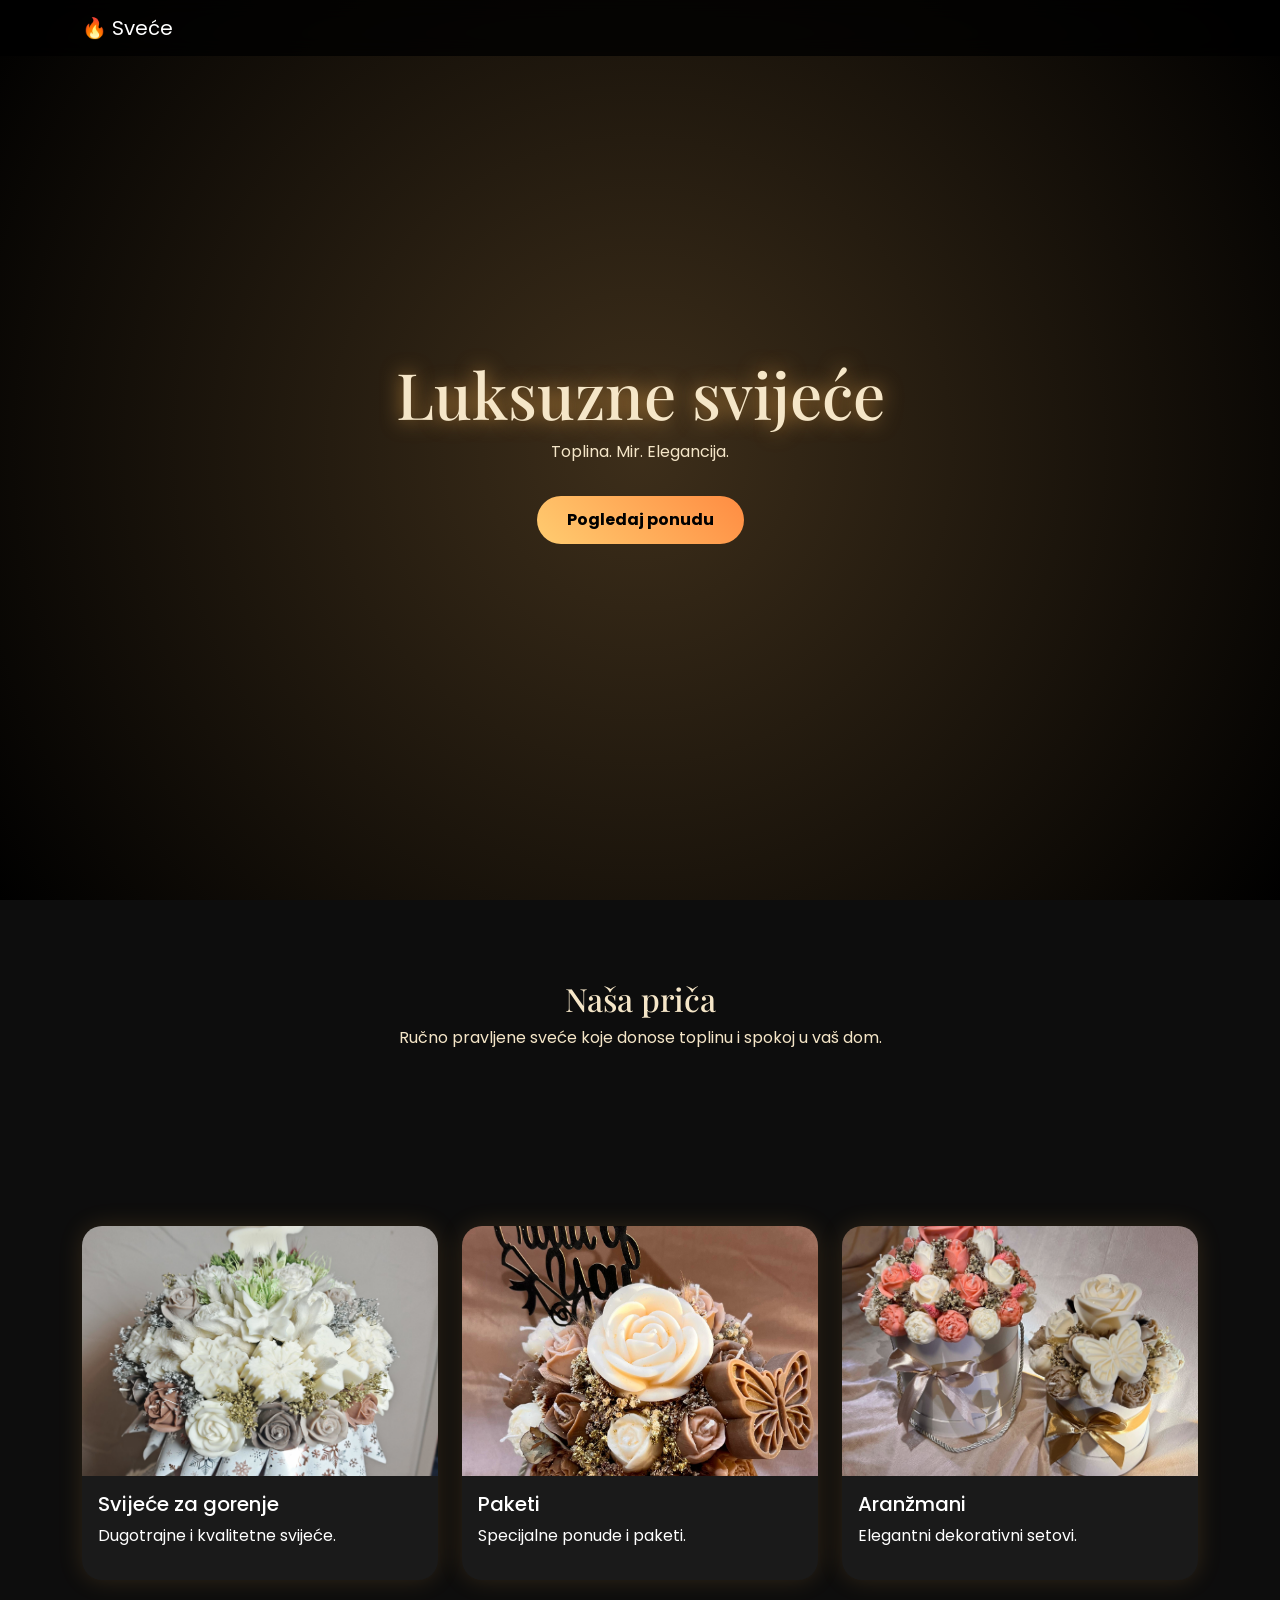
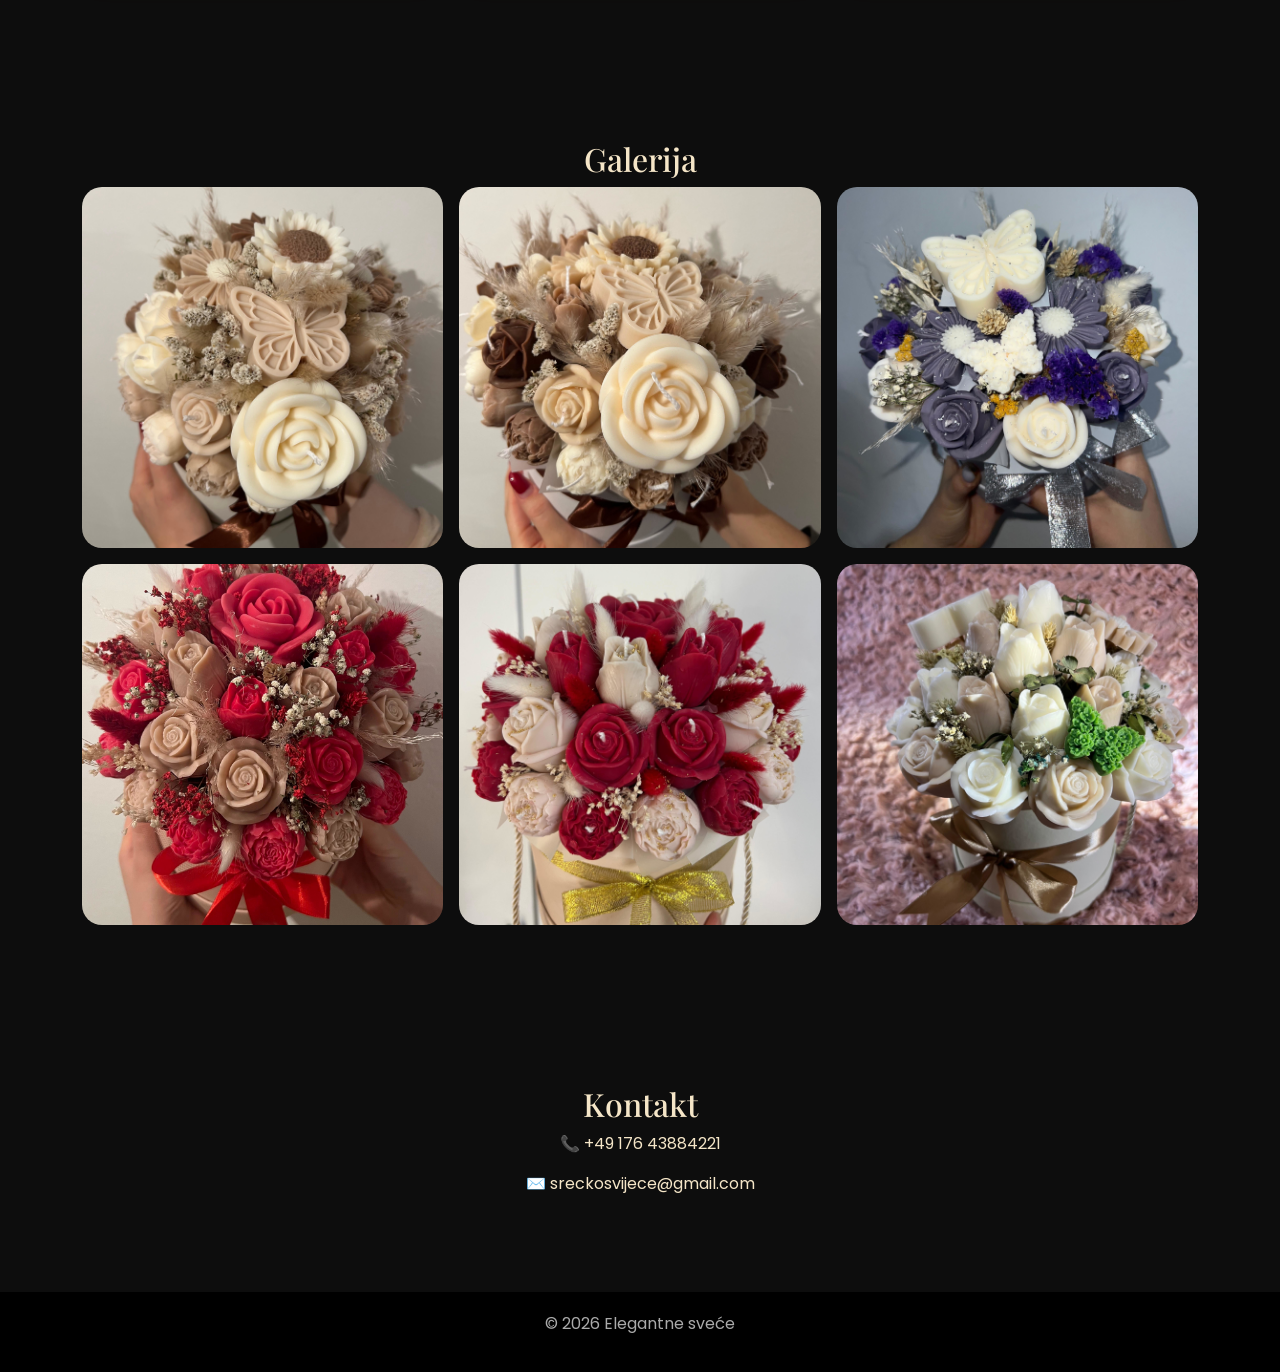
==== commit 65396dfb: "Update aranzmani.html" ====
--- a/aranzmani.html
+++ b/aranzmani.html
@@ -127,7 +127,7 @@
 <img src="9.jpg.jpeg">
 <div class="card-body">
 <h5 style="color: white;">Svijeće za gorenje</h5>
-<p>Dugotrajne i kvalitetne svijeće.</p>
+<p style="color: white;">Dugotrajne i kvalitetne svijeće.</p>
 </div>
 </div>
 </div>
@@ -137,7 +137,7 @@
 <img src="8.jpg.jpeg">
 <div class="card-body">
 <h5 style="color: white;">Paketi</h5>
-<p>Specijalne ponude i paketi.</p>
+<p style="color: white;">Specijalne ponude i paketi.</p>
 </div>
 </div>
 </div>
@@ -147,7 +147,7 @@
 <img src="7.jpg.jpeg">
 <div class="card-body">
 <h5 style="color: white;">Aranžmani</h5>
-<p>Elegantni dekorativni setovi.</p>
+<p style="color: white;">Elegantni dekorativni setovi.</p>
 </div>
 </div>
 </div>
